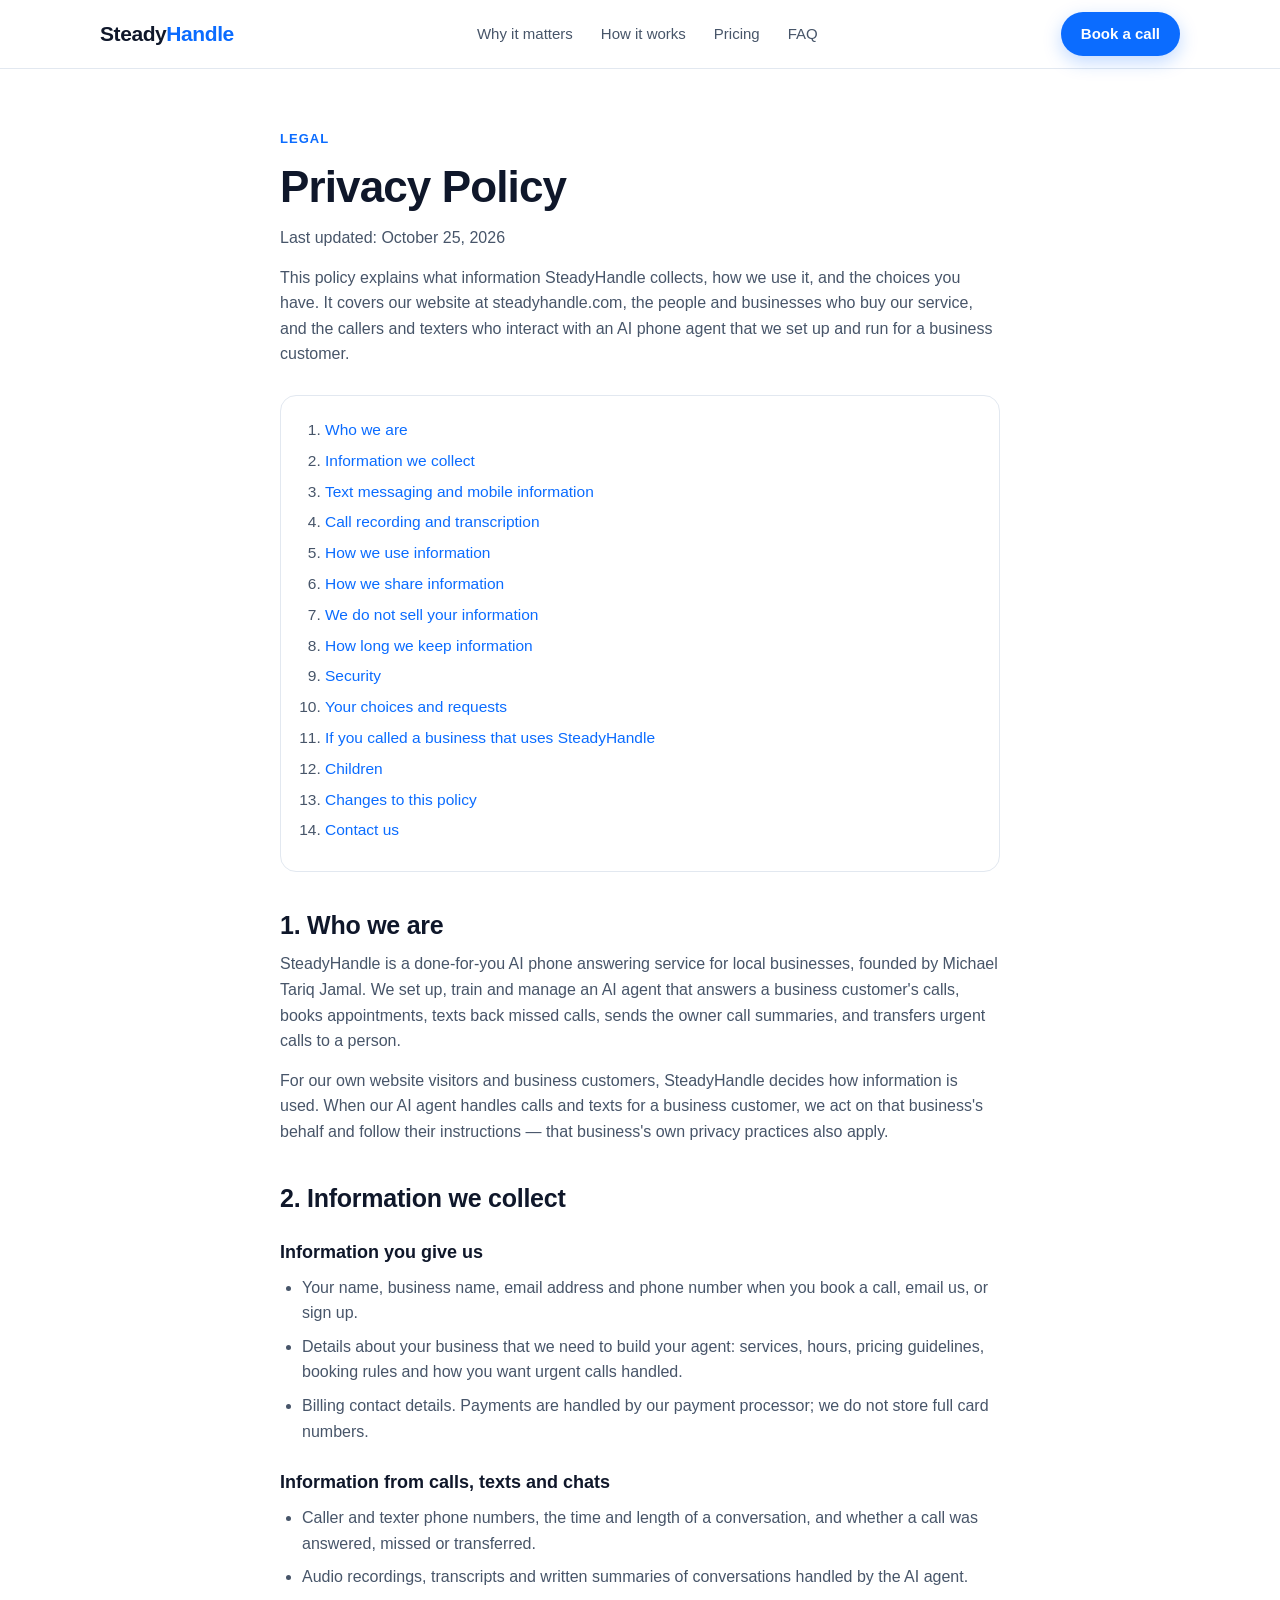
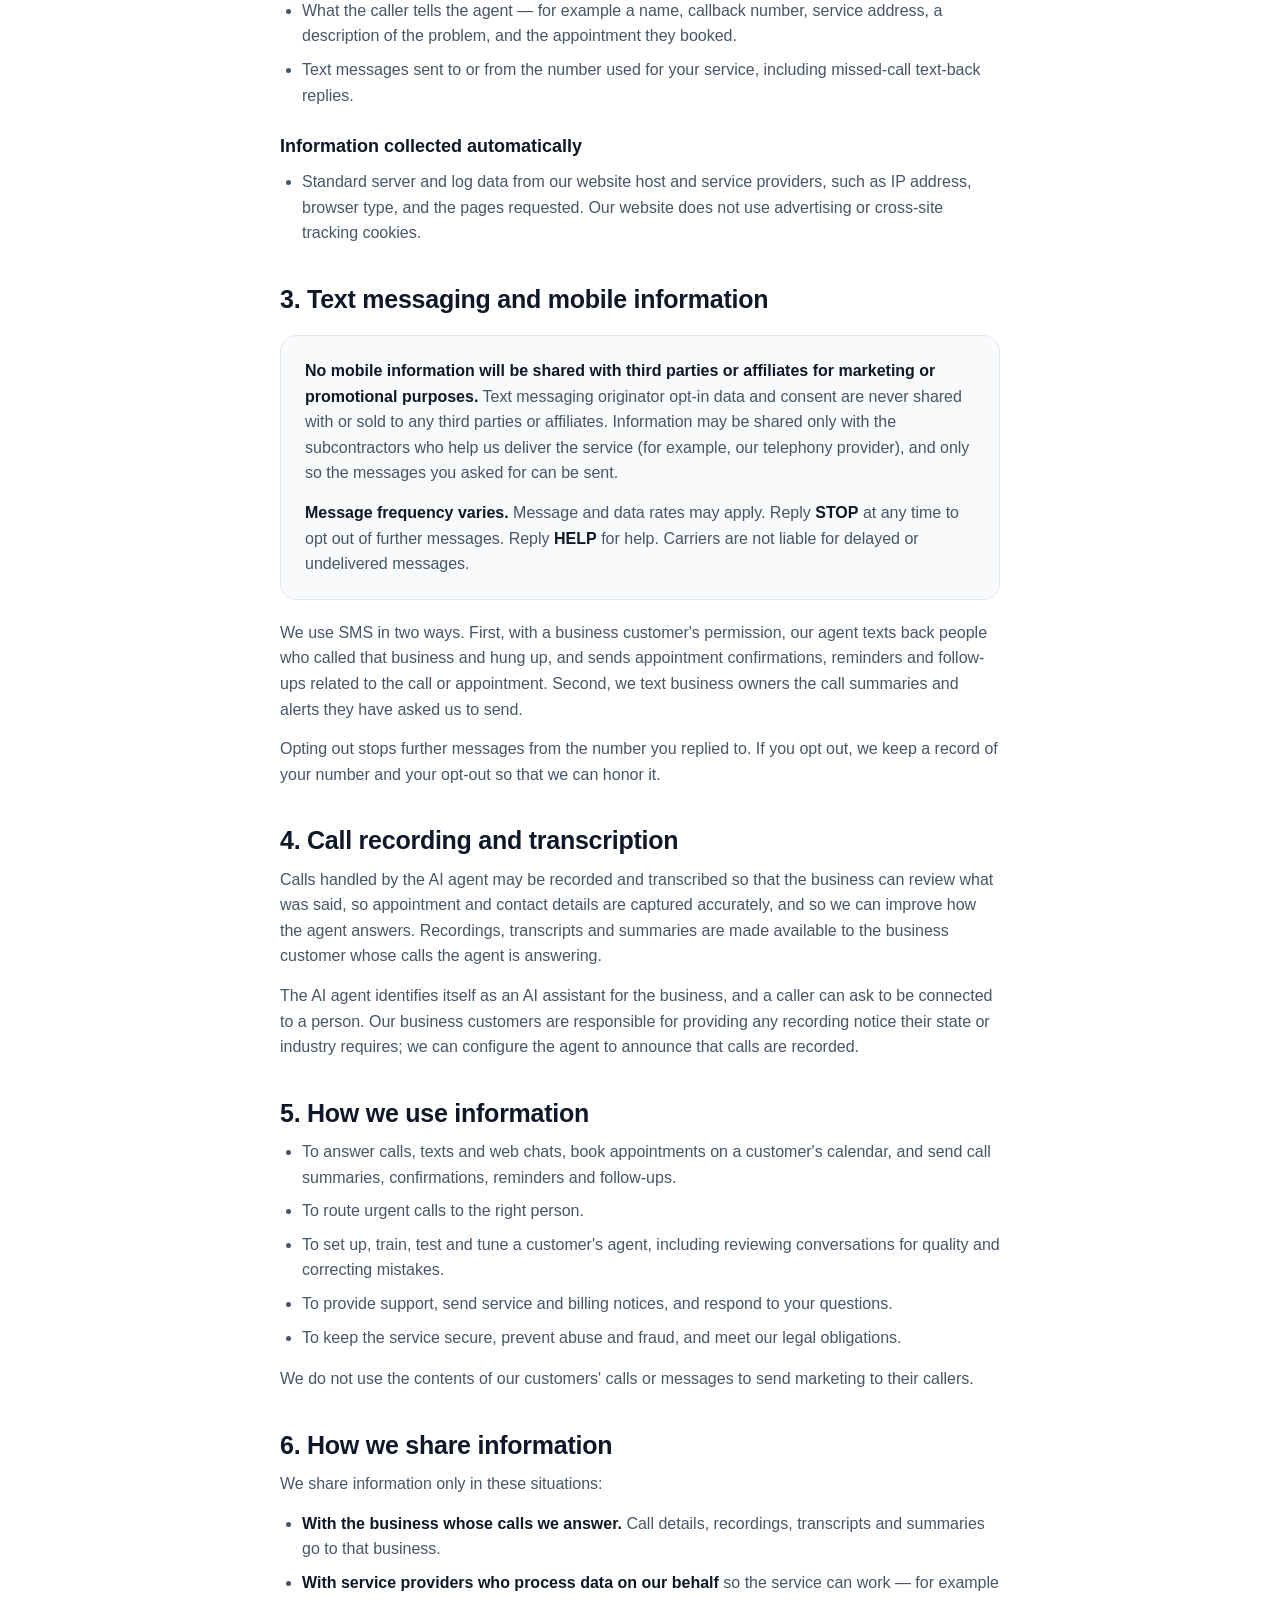
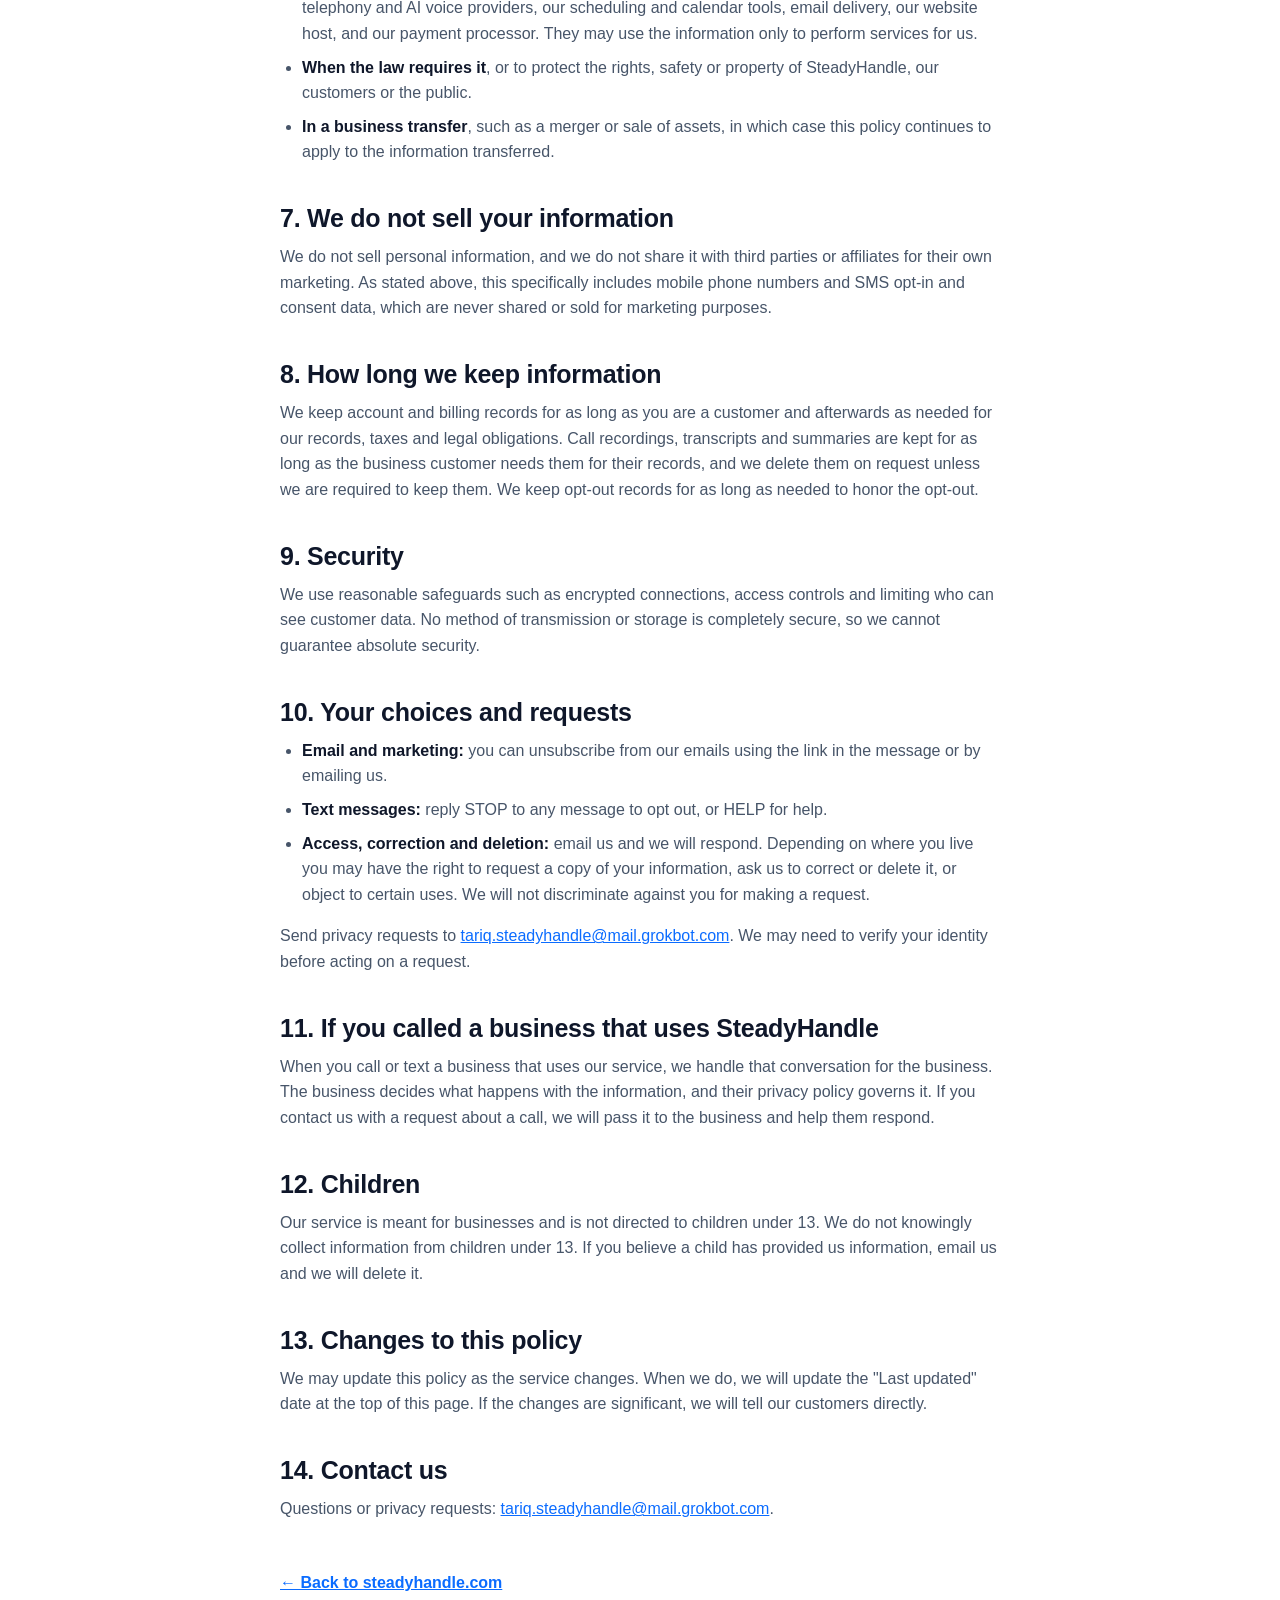
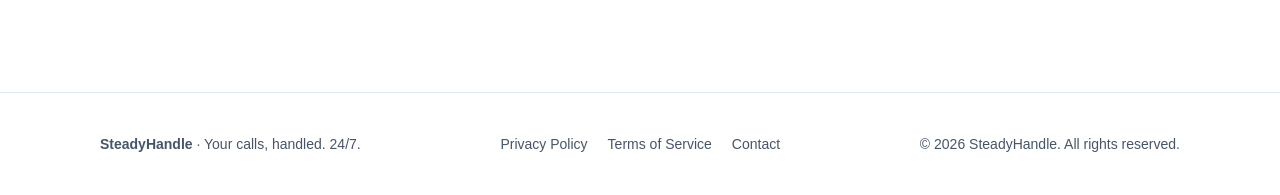
==== privacy/index.html @ 4c6b7694 "Add privacy policy, terms, favicon, robots.txt and sitemap Co-authored-by: tariqjamal415-lab <tariqj" ====
<!DOCTYPE html>
<html lang="en">
<head>
<meta charset="UTF-8">
<meta name="viewport" content="width=device-width, initial-scale=1.0">
<title>Privacy Policy | SteadyHandle</title>
<meta name="description" content="How SteadyHandle collects, uses and protects information from our website visitors, business customers, and the callers and texters our AI phone agent talks to.">
<link rel="canonical" href="https://steadyhandle.com/privacy/">
<link rel="icon" href="/favicon.svg" type="image/svg+xml">
<link rel="stylesheet" href="/assets/legal.css">
</head>
<body>

<header>
  <div class="wrap nav">
    <a href="/" class="logo">Steady<em>Handle</em></a>
    <ul>
      <li><a href="/#problem">Why it matters</a></li>
      <li><a href="/#how">How it works</a></li>
      <li><a href="/#pricing">Pricing</a></li>
      <li><a href="/#faq">FAQ</a></li>
    </ul>
    <a href="https://cal.com/steadyhandle/intro" target="_blank" rel="noopener" class="btn">Book a call</a>
  </div>
</header>

<main class="wrap doc">
  <span class="eyebrow">Legal</span>
  <h1>Privacy Policy</h1>
  <p class="updated">Last updated: October 25, 2026</p>

  <p>This policy explains what information SteadyHandle collects, how we use it, and the choices you have. It covers our website at steadyhandle.com, the people and businesses who buy our service, and the callers and texters who interact with an AI phone agent that we set up and run for a business customer.</p>

  <div class="toc">
    <ol>
      <li><a href="#who">Who we are</a></li>
      <li><a href="#collect">Information we collect</a></li>
      <li><a href="#sms">Text messaging and mobile information</a></li>
      <li><a href="#calls">Call recording and transcription</a></li>
      <li><a href="#use">How we use information</a></li>
      <li><a href="#share">How we share information</a></li>
      <li><a href="#sell">We do not sell your information</a></li>
      <li><a href="#retention">How long we keep information</a></li>
      <li><a href="#security">Security</a></li>
      <li><a href="#choices">Your choices and requests</a></li>
      <li><a href="#customers">If you called a business that uses SteadyHandle</a></li>
      <li><a href="#children">Children</a></li>
      <li><a href="#changes">Changes to this policy</a></li>
      <li><a href="#contact">Contact us</a></li>
    </ol>
  </div>

  <h2 id="who">1. Who we are</h2>
  <p>SteadyHandle is a done-for-you AI phone answering service for local businesses, founded by Michael Tariq Jamal. We set up, train and manage an AI agent that answers a business customer's calls, books appointments, texts back missed calls, sends the owner call summaries, and transfers urgent calls to a person.</p>
  <p>For our own website visitors and business customers, SteadyHandle decides how information is used. When our AI agent handles calls and texts for a business customer, we act on that business's behalf and follow their instructions — that business's own privacy practices also apply.</p>

  <h2 id="collect">2. Information we collect</h2>
  <h3>Information you give us</h3>
  <ul>
    <li>Your name, business name, email address and phone number when you book a call, email us, or sign up.</li>
    <li>Details about your business that we need to build your agent: services, hours, pricing guidelines, booking rules and how you want urgent calls handled.</li>
    <li>Billing contact details. Payments are handled by our payment processor; we do not store full card numbers.</li>
  </ul>
  <h3>Information from calls, texts and chats</h3>
  <ul>
    <li>Caller and texter phone numbers, the time and length of a conversation, and whether a call was answered, missed or transferred.</li>
    <li>Audio recordings, transcripts and written summaries of conversations handled by the AI agent.</li>
    <li>What the caller tells the agent — for example a name, callback number, service address, a description of the problem, and the appointment they booked.</li>
    <li>Text messages sent to or from the number used for your service, including missed-call text-back replies.</li>
  </ul>
  <h3>Information collected automatically</h3>
  <ul>
    <li>Standard server and log data from our website host and service providers, such as IP address, browser type, and the pages requested. Our website does not use advertising or cross-site tracking cookies.</li>
  </ul>

  <h2 id="sms">3. Text messaging and mobile information</h2>
  <div class="callout">
    <p><strong>No mobile information will be shared with third parties or affiliates for marketing or promotional purposes.</strong> Text messaging originator opt-in data and consent are never shared with or sold to any third parties or affiliates. Information may be shared only with the subcontractors who help us deliver the service (for example, our telephony provider), and only so the messages you asked for can be sent.</p>
    <p><strong>Message frequency varies.</strong> Message and data rates may apply. Reply <strong>STOP</strong> at any time to opt out of further messages. Reply <strong>HELP</strong> for help. Carriers are not liable for delayed or undelivered messages.</p>
  </div>
  <p>We use SMS in two ways. First, with a business customer's permission, our agent texts back people who called that business and hung up, and sends appointment confirmations, reminders and follow-ups related to the call or appointment. Second, we text business owners the call summaries and alerts they have asked us to send.</p>
  <p>Opting out stops further messages from the number you replied to. If you opt out, we keep a record of your number and your opt-out so that we can honor it.</p>

  <h2 id="calls">4. Call recording and transcription</h2>
  <p>Calls handled by the AI agent may be recorded and transcribed so that the business can review what was said, so appointment and contact details are captured accurately, and so we can improve how the agent answers. Recordings, transcripts and summaries are made available to the business customer whose calls the agent is answering.</p>
  <p>The AI agent identifies itself as an AI assistant for the business, and a caller can ask to be connected to a person. Our business customers are responsible for providing any recording notice their state or industry requires; we can configure the agent to announce that calls are recorded.</p>

  <h2 id="use">5. How we use information</h2>
  <ul>
    <li>To answer calls, texts and web chats, book appointments on a customer's calendar, and send call summaries, confirmations, reminders and follow-ups.</li>
    <li>To route urgent calls to the right person.</li>
    <li>To set up, train, test and tune a customer's agent, including reviewing conversations for quality and correcting mistakes.</li>
    <li>To provide support, send service and billing notices, and respond to your questions.</li>
    <li>To keep the service secure, prevent abuse and fraud, and meet our legal obligations.</li>
  </ul>
  <p>We do not use the contents of our customers' calls or messages to send marketing to their callers.</p>

  <h2 id="share">6. How we share information</h2>
  <p>We share information only in these situations:</p>
  <ul>
    <li><strong>With the business whose calls we answer.</strong> Call details, recordings, transcripts and summaries go to that business.</li>
    <li><strong>With service providers who process data on our behalf</strong> so the service can work — for example telephony and AI voice providers, our scheduling and calendar tools, email delivery, our website host, and our payment processor. They may use the information only to perform services for us.</li>
    <li><strong>When the law requires it</strong>, or to protect the rights, safety or property of SteadyHandle, our customers or the public.</li>
    <li><strong>In a business transfer</strong>, such as a merger or sale of assets, in which case this policy continues to apply to the information transferred.</li>
  </ul>

  <h2 id="sell">7. We do not sell your information</h2>
  <p>We do not sell personal information, and we do not share it with third parties or affiliates for their own marketing. As stated above, this specifically includes mobile phone numbers and SMS opt-in and consent data, which are never shared or sold for marketing purposes.</p>

  <h2 id="retention">8. How long we keep information</h2>
  <p>We keep account and billing records for as long as you are a customer and afterwards as needed for our records, taxes and legal obligations. Call recordings, transcripts and summaries are kept for as long as the business customer needs them for their records, and we delete them on request unless we are required to keep them. We keep opt-out records for as long as needed to honor the opt-out.</p>

  <h2 id="security">9. Security</h2>
  <p>We use reasonable safeguards such as encrypted connections, access controls and limiting who can see customer data. No method of transmission or storage is completely secure, so we cannot guarantee absolute security.</p>

  <h2 id="choices">10. Your choices and requests</h2>
  <ul>
    <li><strong>Email and marketing:</strong> you can unsubscribe from our emails using the link in the message or by emailing us.</li>
    <li><strong>Text messages:</strong> reply STOP to any message to opt out, or HELP for help.</li>
    <li><strong>Access, correction and deletion:</strong> email us and we will respond. Depending on where you live you may have the right to request a copy of your information, ask us to correct or delete it, or object to certain uses. We will not discriminate against you for making a request.</li>
  </ul>
  <p>Send privacy requests to <a href="mailto:tariq.steadyhandle@mail.grokbot.com">tariq.steadyhandle@mail.grokbot.com</a>. We may need to verify your identity before acting on a request.</p>

  <h2 id="customers">11. If you called a business that uses SteadyHandle</h2>
  <p>When you call or text a business that uses our service, we handle that conversation for the business. The business decides what happens with the information, and their privacy policy governs it. If you contact us with a request about a call, we will pass it to the business and help them respond.</p>

  <h2 id="children">12. Children</h2>
  <p>Our service is meant for businesses and is not directed to children under 13. We do not knowingly collect information from children under 13. If you believe a child has provided us information, email us and we will delete it.</p>

  <h2 id="changes">13. Changes to this policy</h2>
  <p>We may update this policy as the service changes. When we do, we will update the "Last updated" date at the top of this page. If the changes are significant, we will tell our customers directly.</p>

  <h2 id="contact">14. Contact us</h2>
  <p>Questions or privacy requests: <a href="mailto:tariq.steadyhandle@mail.grokbot.com">tariq.steadyhandle@mail.grokbot.com</a>.</p>

  <a class="back" href="/">← Back to steadyhandle.com</a>
</main>

<footer>
  <div class="wrap foot">
    <div><strong>SteadyHandle</strong> · Your calls, handled. 24/7.</div>
    <div class="foot-links">
      <a href="/privacy/">Privacy Policy</a>
      <a href="/terms/">Terms of Service</a>
      <a href="mailto:tariq.steadyhandle@mail.grokbot.com">Contact</a>
    </div>
    <div>© <span id="y">2026</span> SteadyHandle. All rights reserved.</div>
  </div>
</footer>
<script>document.getElementById('y').textContent=new Date().getFullYear();</script>
</body>
</html>
---- assets/legal.css ----
:root{
  --ink:#0f172a;--muted:#475569;--line:#e2e8f0;--bg:#ffffff;--soft:#f8fafc;
  --brand:#0b6cff;--brand-dark:#0848b3;--accent:#10b981;--radius:16px;
  --shadow:0 10px 30px rgba(15,23,42,.08);
}
*{box-sizing:border-box;margin:0;padding:0}
html{scroll-behavior:smooth}
body{font-family:-apple-system,BlinkMacSystemFont,"Segoe UI",Inter,Roboto,Helvetica,Arial,sans-serif;color:var(--ink);background:var(--bg);line-height:1.6;-webkit-font-smoothing:antialiased}
a{color:inherit;text-decoration:none}
.wrap{max-width:1120px;margin:0 auto;padding:0 20px}
.btn{display:inline-block;background:var(--brand);color:#fff;font-weight:600;padding:14px 26px;border-radius:999px;transition:background .2s,transform .2s;box-shadow:0 6px 18px rgba(11,108,255,.25)}
.btn:hover{background:var(--brand-dark);transform:translateY(-1px)}

/* nav */
header{position:sticky;top:0;z-index:50;background:rgba(255,255,255,.92);backdrop-filter:blur(10px);border-bottom:1px solid var(--line)}
.nav{display:flex;align-items:center;justify-content:space-between;height:68px}
.logo{font-weight:800;font-size:21px;letter-spacing:-.02em}
.logo em{font-style:normal;color:var(--brand)}
.nav ul{display:flex;gap:28px;list-style:none;font-size:15px;color:var(--muted)}
.nav ul a:hover{color:var(--ink)}
.nav .btn{padding:10px 20px;font-size:15px}
@media(max-width:820px){.nav ul{display:none}}

/* document */
.doc{max-width:760px;padding:56px 20px 24px}
.eyebrow{display:inline-block;font-size:13px;font-weight:700;letter-spacing:.08em;text-transform:uppercase;color:var(--brand);margin-bottom:12px}
h1{font-size:clamp(30px,4.5vw,44px);line-height:1.12;letter-spacing:-.02em}
h2{font-size:clamp(21px,2.6vw,25px);line-height:1.25;letter-spacing:-.01em;margin:38px 0 10px}
h3{font-size:18px;margin:24px 0 8px}
.updated{color:var(--muted);font-size:14px;margin-top:14px}
.doc p{color:var(--muted);font-size:16px;margin-bottom:14px}
.doc ul{color:var(--muted);font-size:16px;margin:0 0 16px 22px}
.doc li{margin-bottom:8px}
.doc strong{color:var(--ink)}
.doc a{color:var(--brand);text-decoration:underline}
.callout{background:var(--soft);border:1px solid var(--line);border-radius:var(--radius);padding:22px 24px;margin:20px 0}
.callout p:last-child{margin-bottom:0}
.toc{background:#fff;border:1px solid var(--line);border-radius:var(--radius);padding:22px 24px;margin:28px 0 8px}
.toc ol{color:var(--muted);font-size:15.5px;margin-left:20px}
.toc li{margin-bottom:6px}
.toc a{color:var(--brand);text-decoration:none}
.toc a:hover{text-decoration:underline}
.back{display:inline-block;margin-top:34px;font-weight:600;color:var(--brand)}

/* footer */
footer{padding:40px 0;color:var(--muted);font-size:14px;border-top:1px solid var(--line);margin-top:72px}
.foot{display:flex;justify-content:space-between;gap:16px;flex-wrap:wrap;align-items:center}
.foot-links{display:flex;gap:20px;flex-wrap:wrap}
.foot-links a:hover{color:var(--ink)}
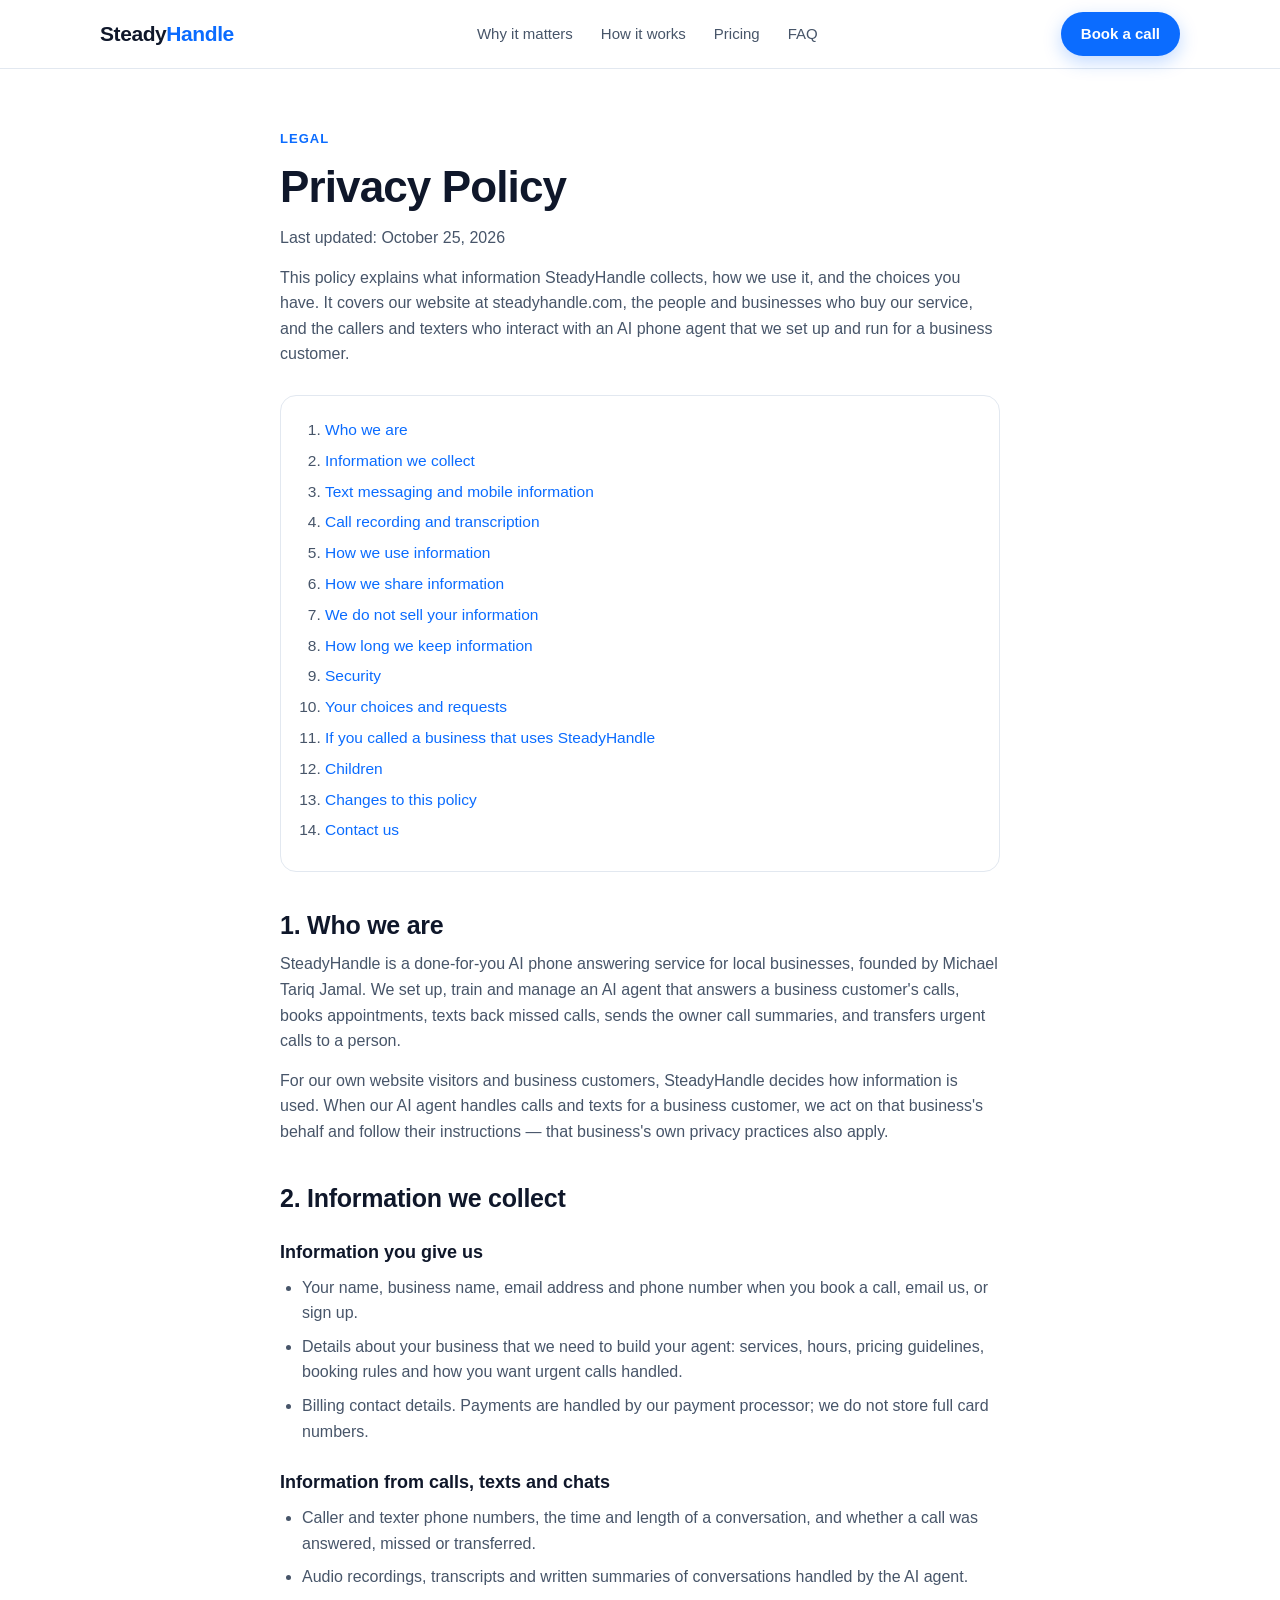
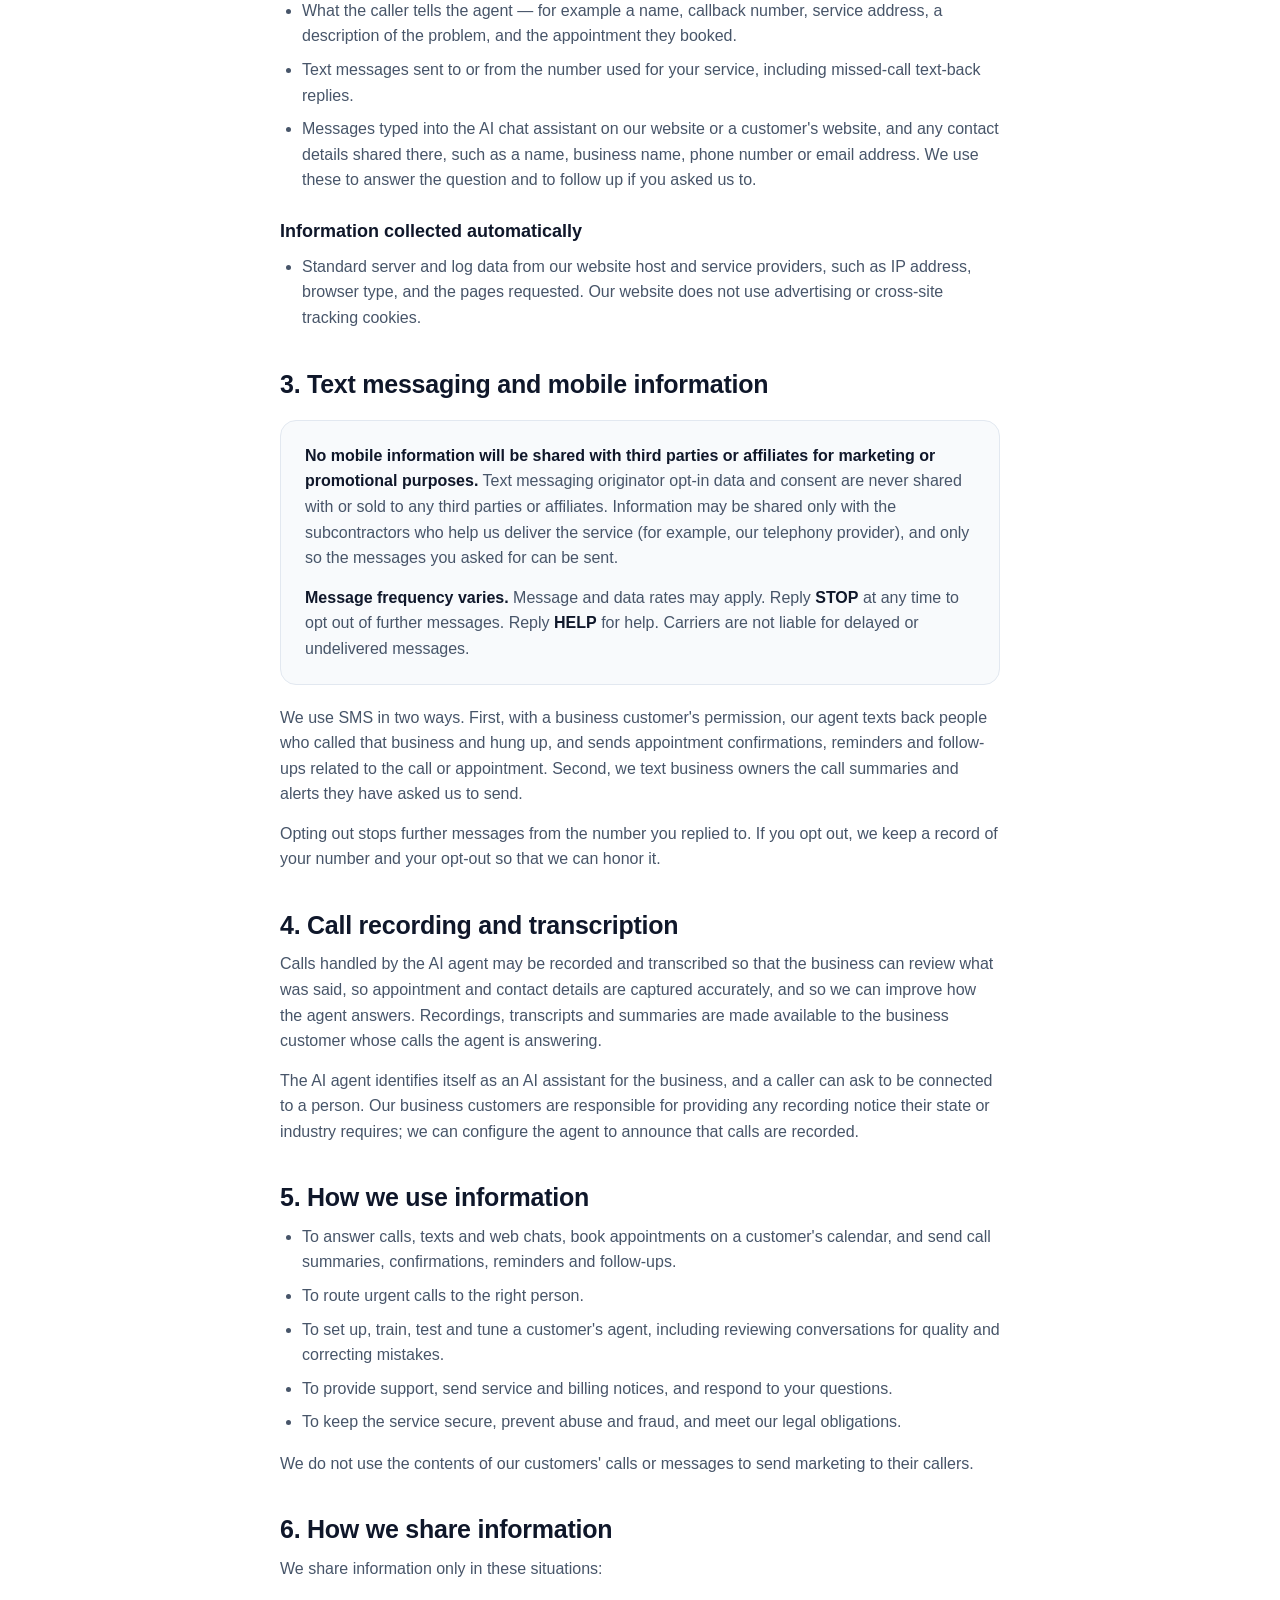
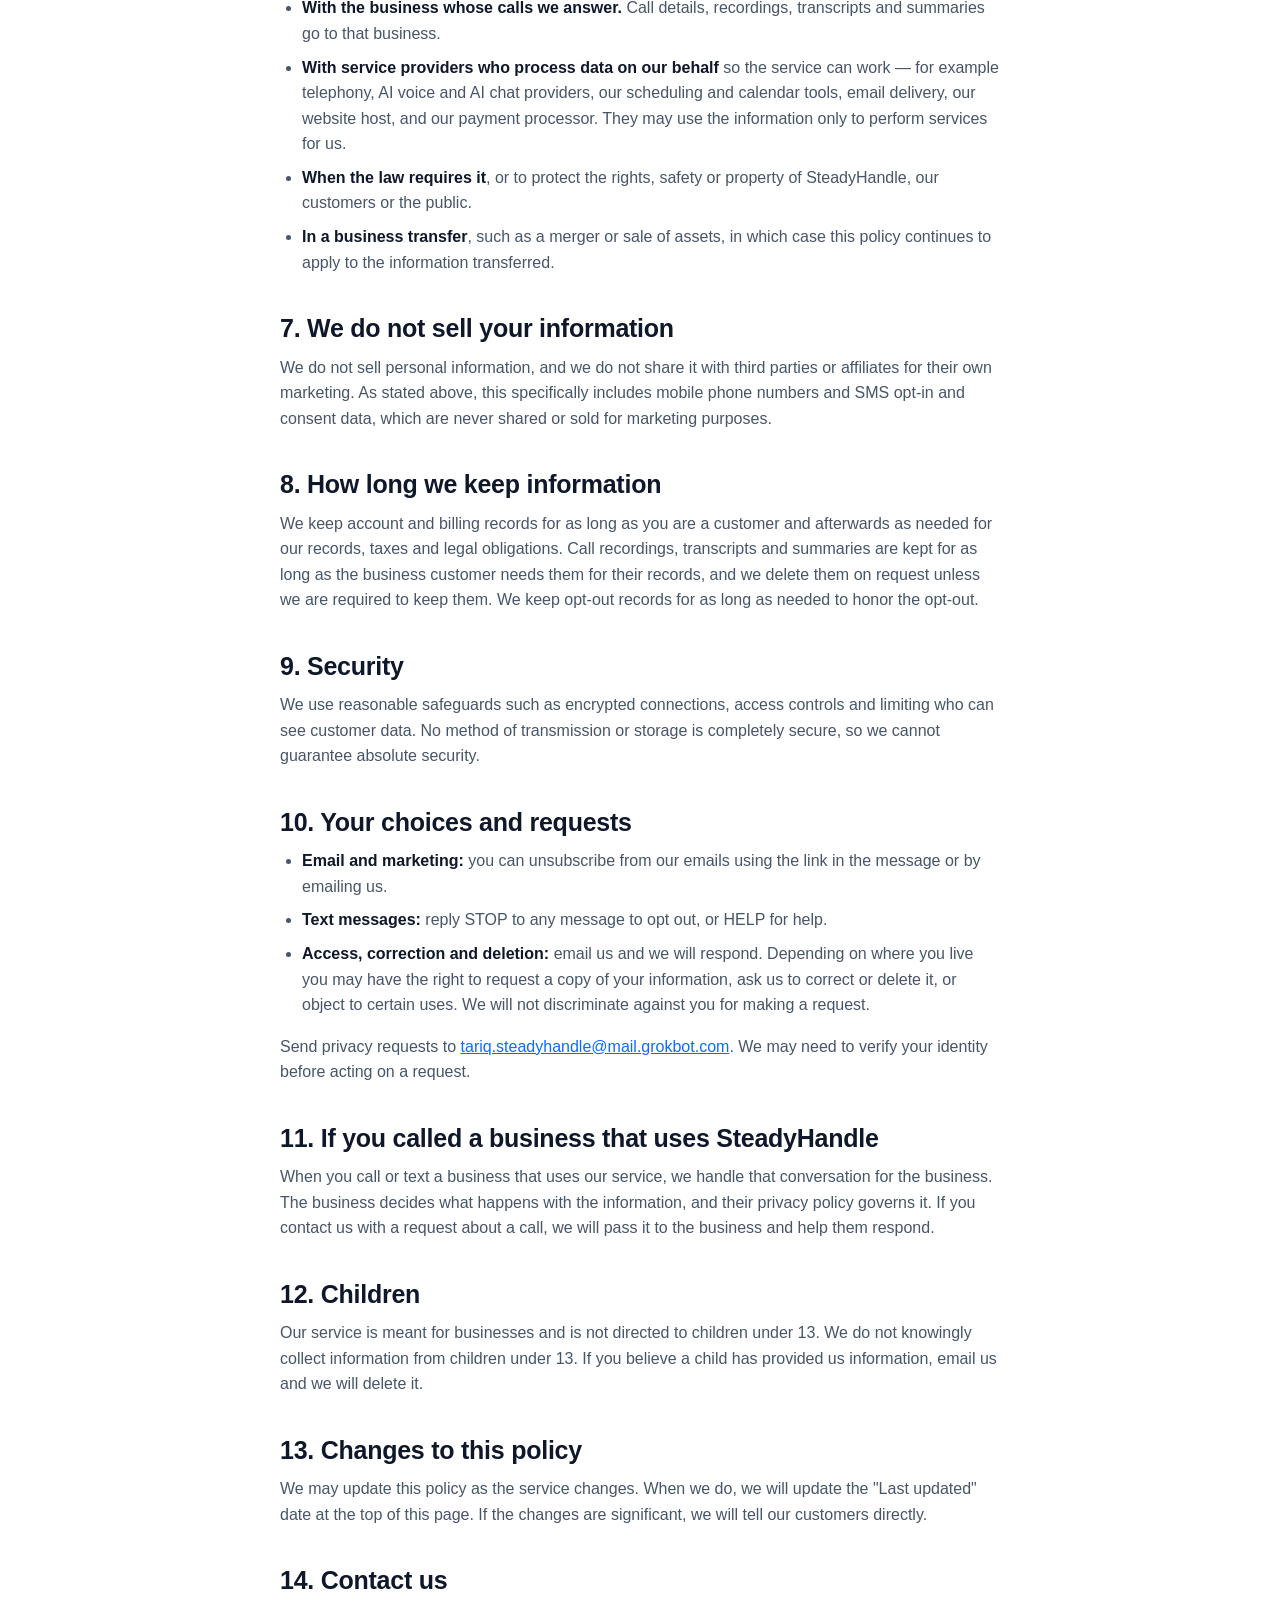
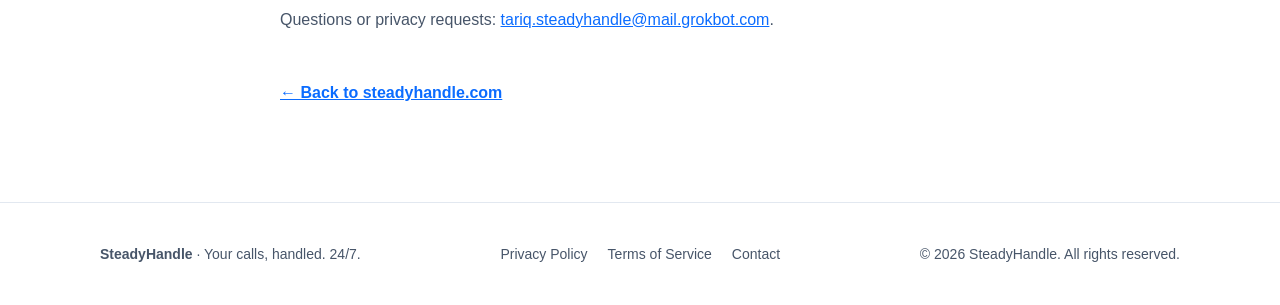
==== commit 87380b24: "Add website chat assistant and demo line Replace the homepage, terms, and privacy pages with the pre" ====
--- a/privacy/index.html
+++ b/privacy/index.html
@@ -67,6 +67,7 @@
     <li>Audio recordings, transcripts and written summaries of conversations handled by the AI agent.</li>
     <li>What the caller tells the agent — for example a name, callback number, service address, a description of the problem, and the appointment they booked.</li>
     <li>Text messages sent to or from the number used for your service, including missed-call text-back replies.</li>
+    <li>Messages typed into the AI chat assistant on our website or a customer's website, and any contact details shared there, such as a name, business name, phone number or email address. We use these to answer the question and to follow up if you asked us to.</li>
   </ul>
   <h3>Information collected automatically</h3>
   <ul>
@@ -99,7 +100,7 @@
   <p>We share information only in these situations:</p>
   <ul>
     <li><strong>With the business whose calls we answer.</strong> Call details, recordings, transcripts and summaries go to that business.</li>
-    <li><strong>With service providers who process data on our behalf</strong> so the service can work — for example telephony and AI voice providers, our scheduling and calendar tools, email delivery, our website host, and our payment processor. They may use the information only to perform services for us.</li>
+    <li><strong>With service providers who process data on our behalf</strong> so the service can work — for example telephony, AI voice and AI chat providers, our scheduling and calendar tools, email delivery, our website host, and our payment processor. They may use the information only to perform services for us.</li>
     <li><strong>When the law requires it</strong>, or to protect the rights, safety or property of SteadyHandle, our customers or the public.</li>
     <li><strong>In a business transfer</strong>, such as a merger or sale of assets, in which case this policy continues to apply to the information transferred.</li>
   </ul>
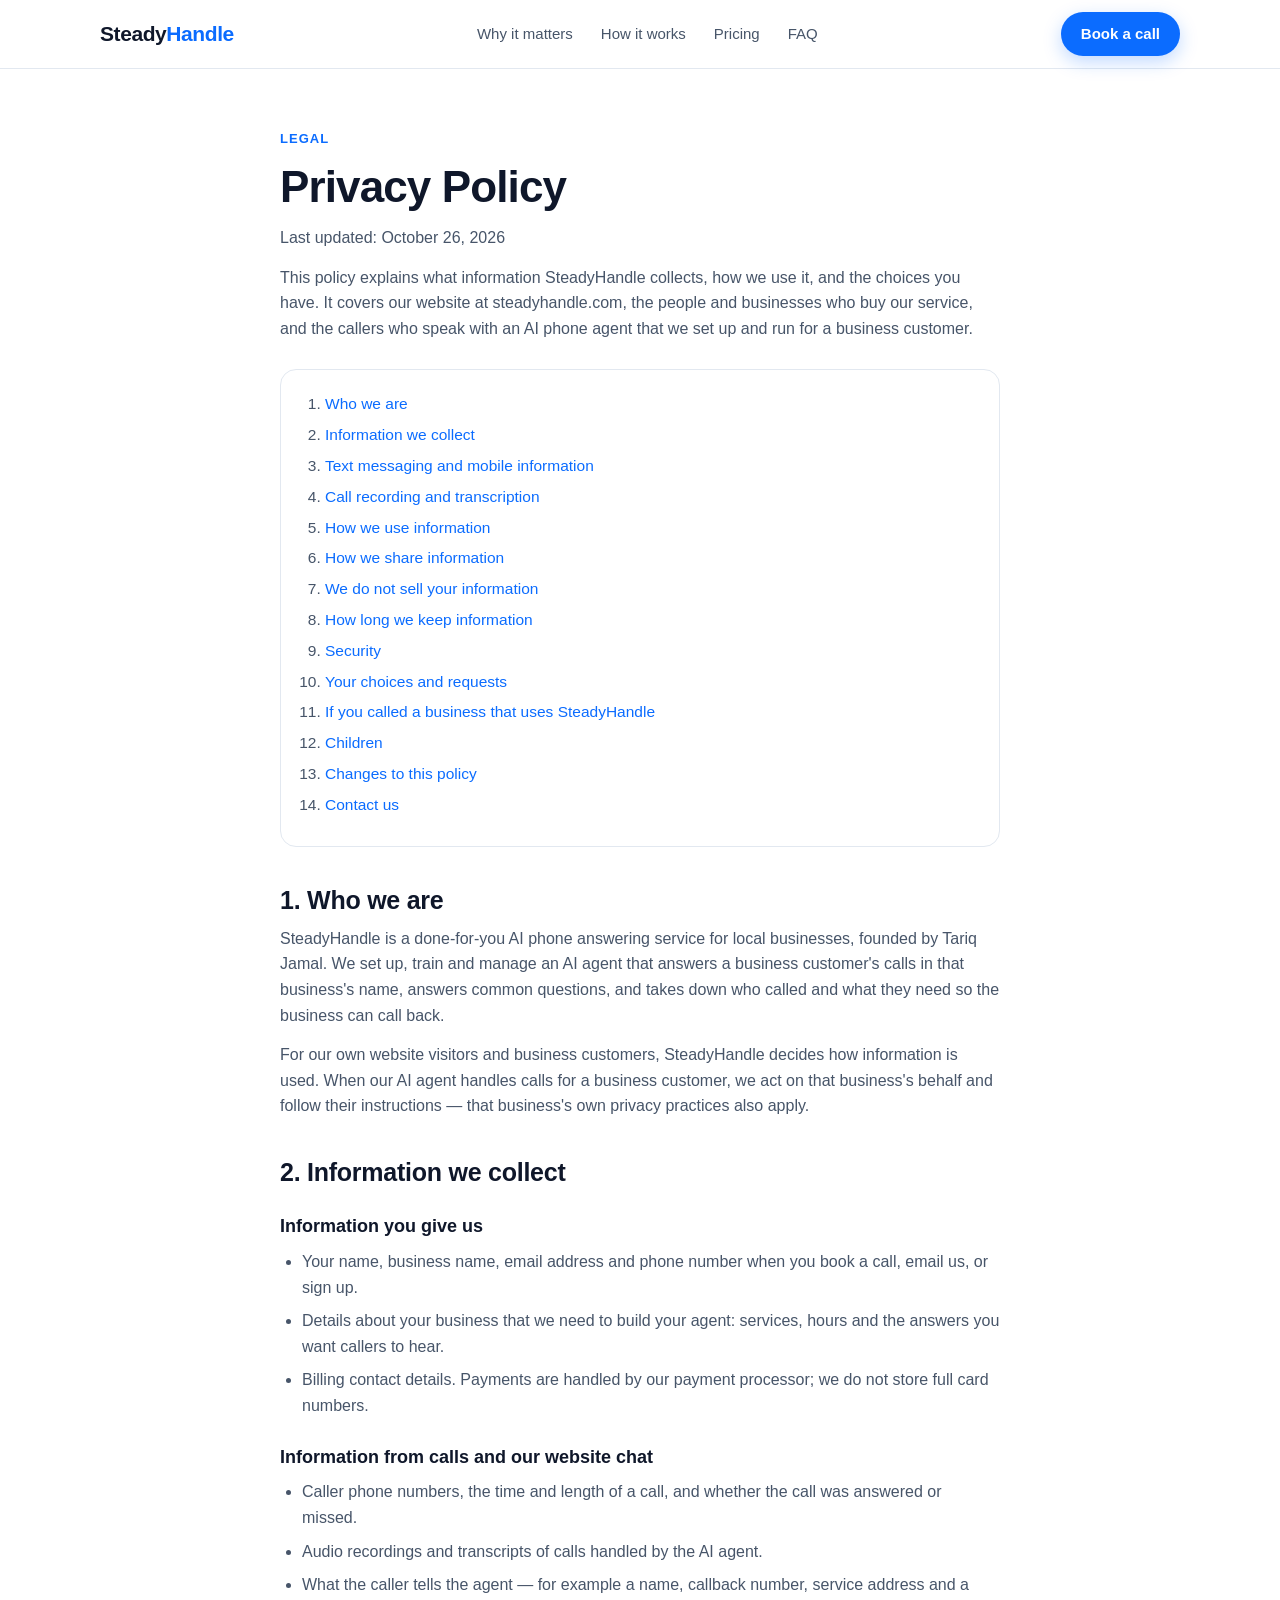
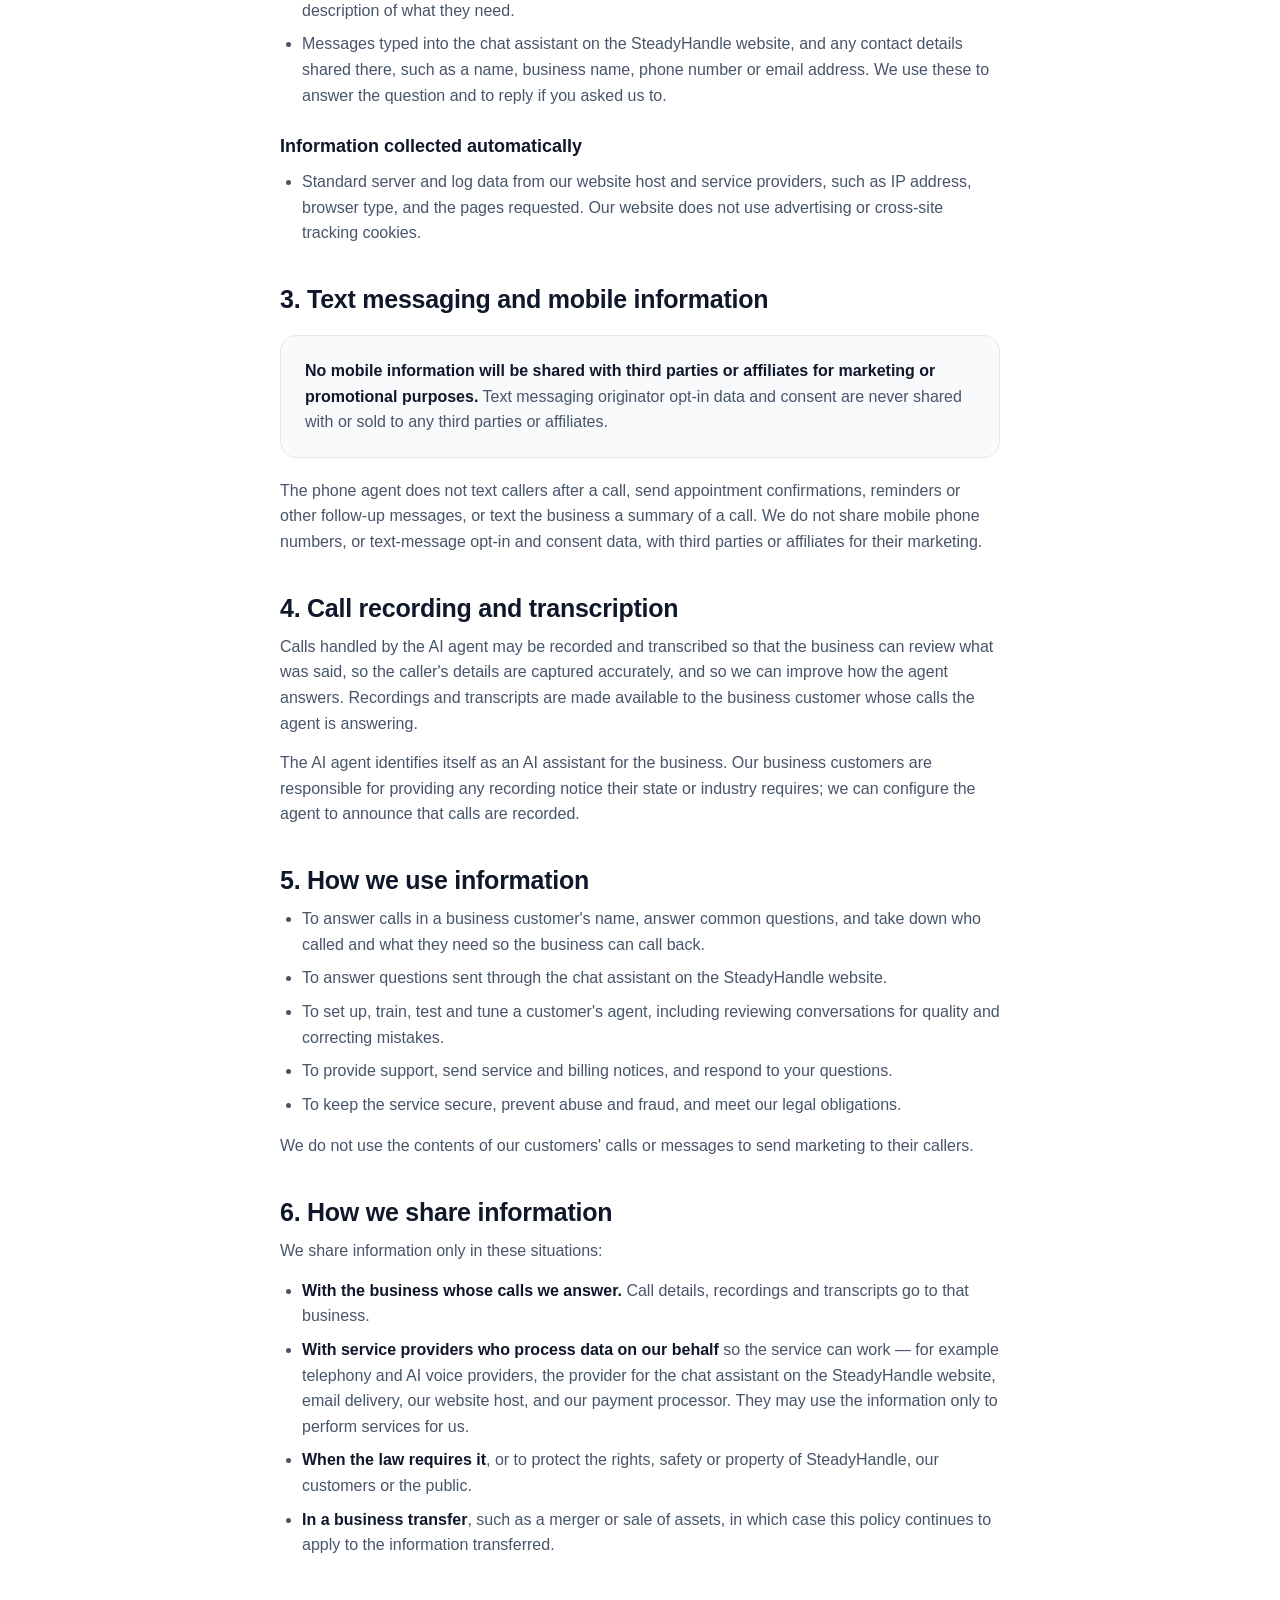
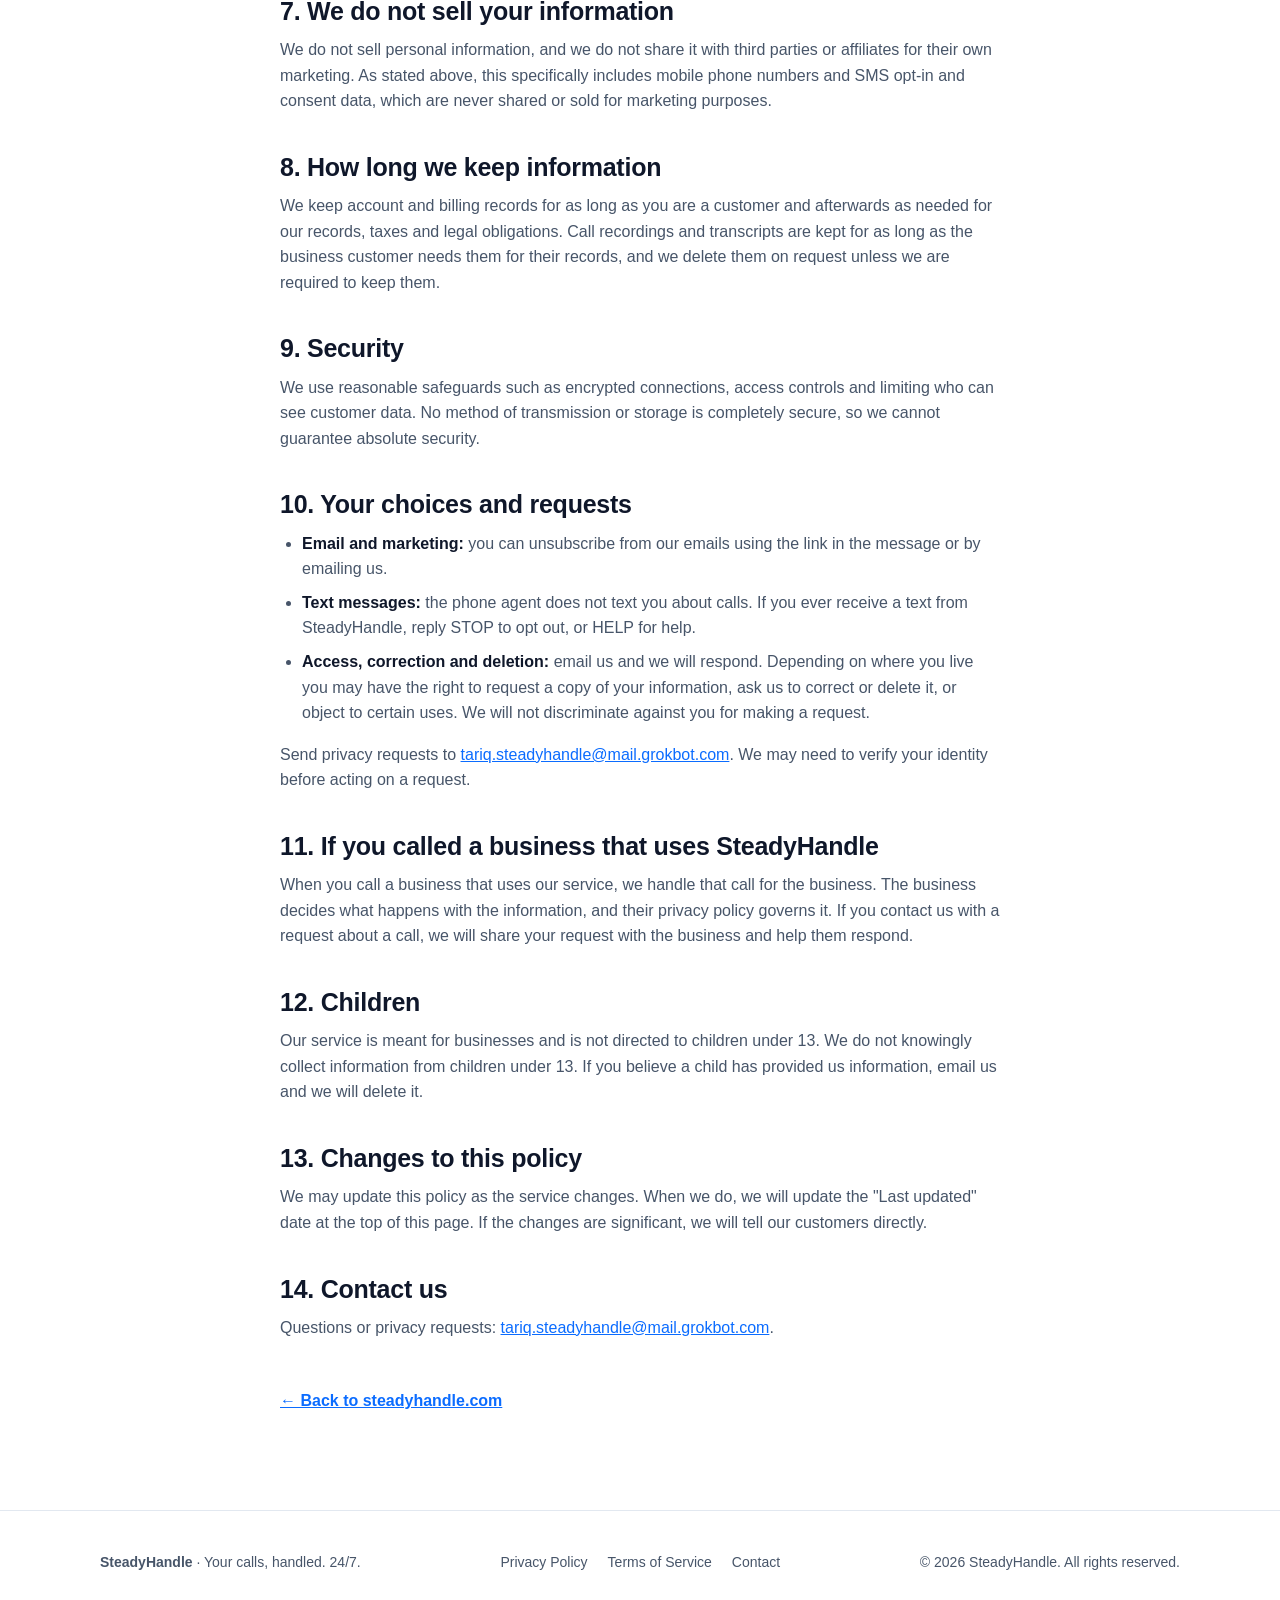
==== commit d49fe5de: "Describe only the phone agent that is live today. The site was promising calendar booking, text summ" ====
--- a/privacy/index.html
+++ b/privacy/index.html
@@ -4,7 +4,7 @@
 <meta charset="UTF-8">
 <meta name="viewport" content="width=device-width, initial-scale=1.0">
 <title>Privacy Policy | SteadyHandle</title>
-<meta name="description" content="How SteadyHandle collects, uses and protects information from our website visitors, business customers, and the callers and texters our AI phone agent talks to.">
+<meta name="description" content="How SteadyHandle collects, uses and protects information from our website visitors, business customers, and the callers our AI phone agent talks to.">
 <link rel="canonical" href="https://steadyhandle.com/privacy/">
 <link rel="icon" href="/favicon.svg" type="image/svg+xml">
 <link rel="stylesheet" href="/assets/legal.css">
@@ -27,9 +27,9 @@
 <main class="wrap doc">
   <span class="eyebrow">Legal</span>
   <h1>Privacy Policy</h1>
-  <p class="updated">Last updated: October 25, 2026</p>
+  <p class="updated">Last updated: October 26, 2026</p>
 
-  <p>This policy explains what information SteadyHandle collects, how we use it, and the choices you have. It covers our website at steadyhandle.com, the people and businesses who buy our service, and the callers and texters who interact with an AI phone agent that we set up and run for a business customer.</p>
+  <p>This policy explains what information SteadyHandle collects, how we use it, and the choices you have. It covers our website at steadyhandle.com, the people and businesses who buy our service, and the callers who speak with an AI phone agent that we set up and run for a business customer.</p>
 
   <div class="toc">
     <ol>
@@ -51,23 +51,22 @@
   </div>
 
   <h2 id="who">1. Who we are</h2>
-  <p>SteadyHandle is a done-for-you AI phone answering service for local businesses, founded by Michael Tariq Jamal. We set up, train and manage an AI agent that answers a business customer's calls, books appointments, texts back missed calls, sends the owner call summaries, and transfers urgent calls to a person.</p>
-  <p>For our own website visitors and business customers, SteadyHandle decides how information is used. When our AI agent handles calls and texts for a business customer, we act on that business's behalf and follow their instructions — that business's own privacy practices also apply.</p>
+  <p>SteadyHandle is a done-for-you AI phone answering service for local businesses, founded by Tariq Jamal. We set up, train and manage an AI agent that answers a business customer's calls in that business's name, answers common questions, and takes down who called and what they need so the business can call back.</p>
+  <p>For our own website visitors and business customers, SteadyHandle decides how information is used. When our AI agent handles calls for a business customer, we act on that business's behalf and follow their instructions — that business's own privacy practices also apply.</p>
 
   <h2 id="collect">2. Information we collect</h2>
   <h3>Information you give us</h3>
   <ul>
     <li>Your name, business name, email address and phone number when you book a call, email us, or sign up.</li>
-    <li>Details about your business that we need to build your agent: services, hours, pricing guidelines, booking rules and how you want urgent calls handled.</li>
+    <li>Details about your business that we need to build your agent: services, hours and the answers you want callers to hear.</li>
     <li>Billing contact details. Payments are handled by our payment processor; we do not store full card numbers.</li>
   </ul>
-  <h3>Information from calls, texts and chats</h3>
+  <h3>Information from calls and our website chat</h3>
   <ul>
-    <li>Caller and texter phone numbers, the time and length of a conversation, and whether a call was answered, missed or transferred.</li>
-    <li>Audio recordings, transcripts and written summaries of conversations handled by the AI agent.</li>
-    <li>What the caller tells the agent — for example a name, callback number, service address, a description of the problem, and the appointment they booked.</li>
-    <li>Text messages sent to or from the number used for your service, including missed-call text-back replies.</li>
-    <li>Messages typed into the AI chat assistant on our website or a customer's website, and any contact details shared there, such as a name, business name, phone number or email address. We use these to answer the question and to follow up if you asked us to.</li>
+    <li>Caller phone numbers, the time and length of a call, and whether the call was answered or missed.</li>
+    <li>Audio recordings and transcripts of calls handled by the AI agent.</li>
+    <li>What the caller tells the agent — for example a name, callback number, service address and a description of what they need.</li>
+    <li>Messages typed into the chat assistant on the SteadyHandle website, and any contact details shared there, such as a name, business name, phone number or email address. We use these to answer the question and to reply if you asked us to.</li>
   </ul>
   <h3>Information collected automatically</h3>
   <ul>
@@ -76,20 +75,18 @@
 
   <h2 id="sms">3. Text messaging and mobile information</h2>
   <div class="callout">
-    <p><strong>No mobile information will be shared with third parties or affiliates for marketing or promotional purposes.</strong> Text messaging originator opt-in data and consent are never shared with or sold to any third parties or affiliates. Information may be shared only with the subcontractors who help us deliver the service (for example, our telephony provider), and only so the messages you asked for can be sent.</p>
-    <p><strong>Message frequency varies.</strong> Message and data rates may apply. Reply <strong>STOP</strong> at any time to opt out of further messages. Reply <strong>HELP</strong> for help. Carriers are not liable for delayed or undelivered messages.</p>
+    <p><strong>No mobile information will be shared with third parties or affiliates for marketing or promotional purposes.</strong> Text messaging originator opt-in data and consent are never shared with or sold to any third parties or affiliates.</p>
   </div>
-  <p>We use SMS in two ways. First, with a business customer's permission, our agent texts back people who called that business and hung up, and sends appointment confirmations, reminders and follow-ups related to the call or appointment. Second, we text business owners the call summaries and alerts they have asked us to send.</p>
-  <p>Opting out stops further messages from the number you replied to. If you opt out, we keep a record of your number and your opt-out so that we can honor it.</p>
+  <p>The phone agent does not text callers after a call, send appointment confirmations, reminders or other follow-up messages, or text the business a summary of a call. We do not share mobile phone numbers, or text-message opt-in and consent data, with third parties or affiliates for their marketing.</p>
 
   <h2 id="calls">4. Call recording and transcription</h2>
-  <p>Calls handled by the AI agent may be recorded and transcribed so that the business can review what was said, so appointment and contact details are captured accurately, and so we can improve how the agent answers. Recordings, transcripts and summaries are made available to the business customer whose calls the agent is answering.</p>
-  <p>The AI agent identifies itself as an AI assistant for the business, and a caller can ask to be connected to a person. Our business customers are responsible for providing any recording notice their state or industry requires; we can configure the agent to announce that calls are recorded.</p>
+  <p>Calls handled by the AI agent may be recorded and transcribed so that the business can review what was said, so the caller's details are captured accurately, and so we can improve how the agent answers. Recordings and transcripts are made available to the business customer whose calls the agent is answering.</p>
+  <p>The AI agent identifies itself as an AI assistant for the business. Our business customers are responsible for providing any recording notice their state or industry requires; we can configure the agent to announce that calls are recorded.</p>
 
   <h2 id="use">5. How we use information</h2>
   <ul>
-    <li>To answer calls, texts and web chats, book appointments on a customer's calendar, and send call summaries, confirmations, reminders and follow-ups.</li>
-    <li>To route urgent calls to the right person.</li>
+    <li>To answer calls in a business customer's name, answer common questions, and take down who called and what they need so the business can call back.</li>
+    <li>To answer questions sent through the chat assistant on the SteadyHandle website.</li>
     <li>To set up, train, test and tune a customer's agent, including reviewing conversations for quality and correcting mistakes.</li>
     <li>To provide support, send service and billing notices, and respond to your questions.</li>
     <li>To keep the service secure, prevent abuse and fraud, and meet our legal obligations.</li>
@@ -99,8 +96,8 @@
   <h2 id="share">6. How we share information</h2>
   <p>We share information only in these situations:</p>
   <ul>
-    <li><strong>With the business whose calls we answer.</strong> Call details, recordings, transcripts and summaries go to that business.</li>
-    <li><strong>With service providers who process data on our behalf</strong> so the service can work — for example telephony, AI voice and AI chat providers, our scheduling and calendar tools, email delivery, our website host, and our payment processor. They may use the information only to perform services for us.</li>
+    <li><strong>With the business whose calls we answer.</strong> Call details, recordings and transcripts go to that business.</li>
+    <li><strong>With service providers who process data on our behalf</strong> so the service can work — for example telephony and AI voice providers, the provider for the chat assistant on the SteadyHandle website, email delivery, our website host, and our payment processor. They may use the information only to perform services for us.</li>
     <li><strong>When the law requires it</strong>, or to protect the rights, safety or property of SteadyHandle, our customers or the public.</li>
     <li><strong>In a business transfer</strong>, such as a merger or sale of assets, in which case this policy continues to apply to the information transferred.</li>
   </ul>
@@ -109,7 +106,7 @@
   <p>We do not sell personal information, and we do not share it with third parties or affiliates for their own marketing. As stated above, this specifically includes mobile phone numbers and SMS opt-in and consent data, which are never shared or sold for marketing purposes.</p>
 
   <h2 id="retention">8. How long we keep information</h2>
-  <p>We keep account and billing records for as long as you are a customer and afterwards as needed for our records, taxes and legal obligations. Call recordings, transcripts and summaries are kept for as long as the business customer needs them for their records, and we delete them on request unless we are required to keep them. We keep opt-out records for as long as needed to honor the opt-out.</p>
+  <p>We keep account and billing records for as long as you are a customer and afterwards as needed for our records, taxes and legal obligations. Call recordings and transcripts are kept for as long as the business customer needs them for their records, and we delete them on request unless we are required to keep them.</p>
 
   <h2 id="security">9. Security</h2>
   <p>We use reasonable safeguards such as encrypted connections, access controls and limiting who can see customer data. No method of transmission or storage is completely secure, so we cannot guarantee absolute security.</p>
@@ -117,13 +114,13 @@
   <h2 id="choices">10. Your choices and requests</h2>
   <ul>
     <li><strong>Email and marketing:</strong> you can unsubscribe from our emails using the link in the message or by emailing us.</li>
-    <li><strong>Text messages:</strong> reply STOP to any message to opt out, or HELP for help.</li>
+    <li><strong>Text messages:</strong> the phone agent does not text you about calls. If you ever receive a text from SteadyHandle, reply STOP to opt out, or HELP for help.</li>
     <li><strong>Access, correction and deletion:</strong> email us and we will respond. Depending on where you live you may have the right to request a copy of your information, ask us to correct or delete it, or object to certain uses. We will not discriminate against you for making a request.</li>
   </ul>
   <p>Send privacy requests to <a href="mailto:tariq.steadyhandle@mail.grokbot.com">tariq.steadyhandle@mail.grokbot.com</a>. We may need to verify your identity before acting on a request.</p>
 
   <h2 id="customers">11. If you called a business that uses SteadyHandle</h2>
-  <p>When you call or text a business that uses our service, we handle that conversation for the business. The business decides what happens with the information, and their privacy policy governs it. If you contact us with a request about a call, we will pass it to the business and help them respond.</p>
+  <p>When you call a business that uses our service, we handle that call for the business. The business decides what happens with the information, and their privacy policy governs it. If you contact us with a request about a call, we will share your request with the business and help them respond.</p>
 
   <h2 id="children">12. Children</h2>
   <p>Our service is meant for businesses and is not directed to children under 13. We do not knowingly collect information from children under 13. If you believe a child has provided us information, email us and we will delete it.</p>
